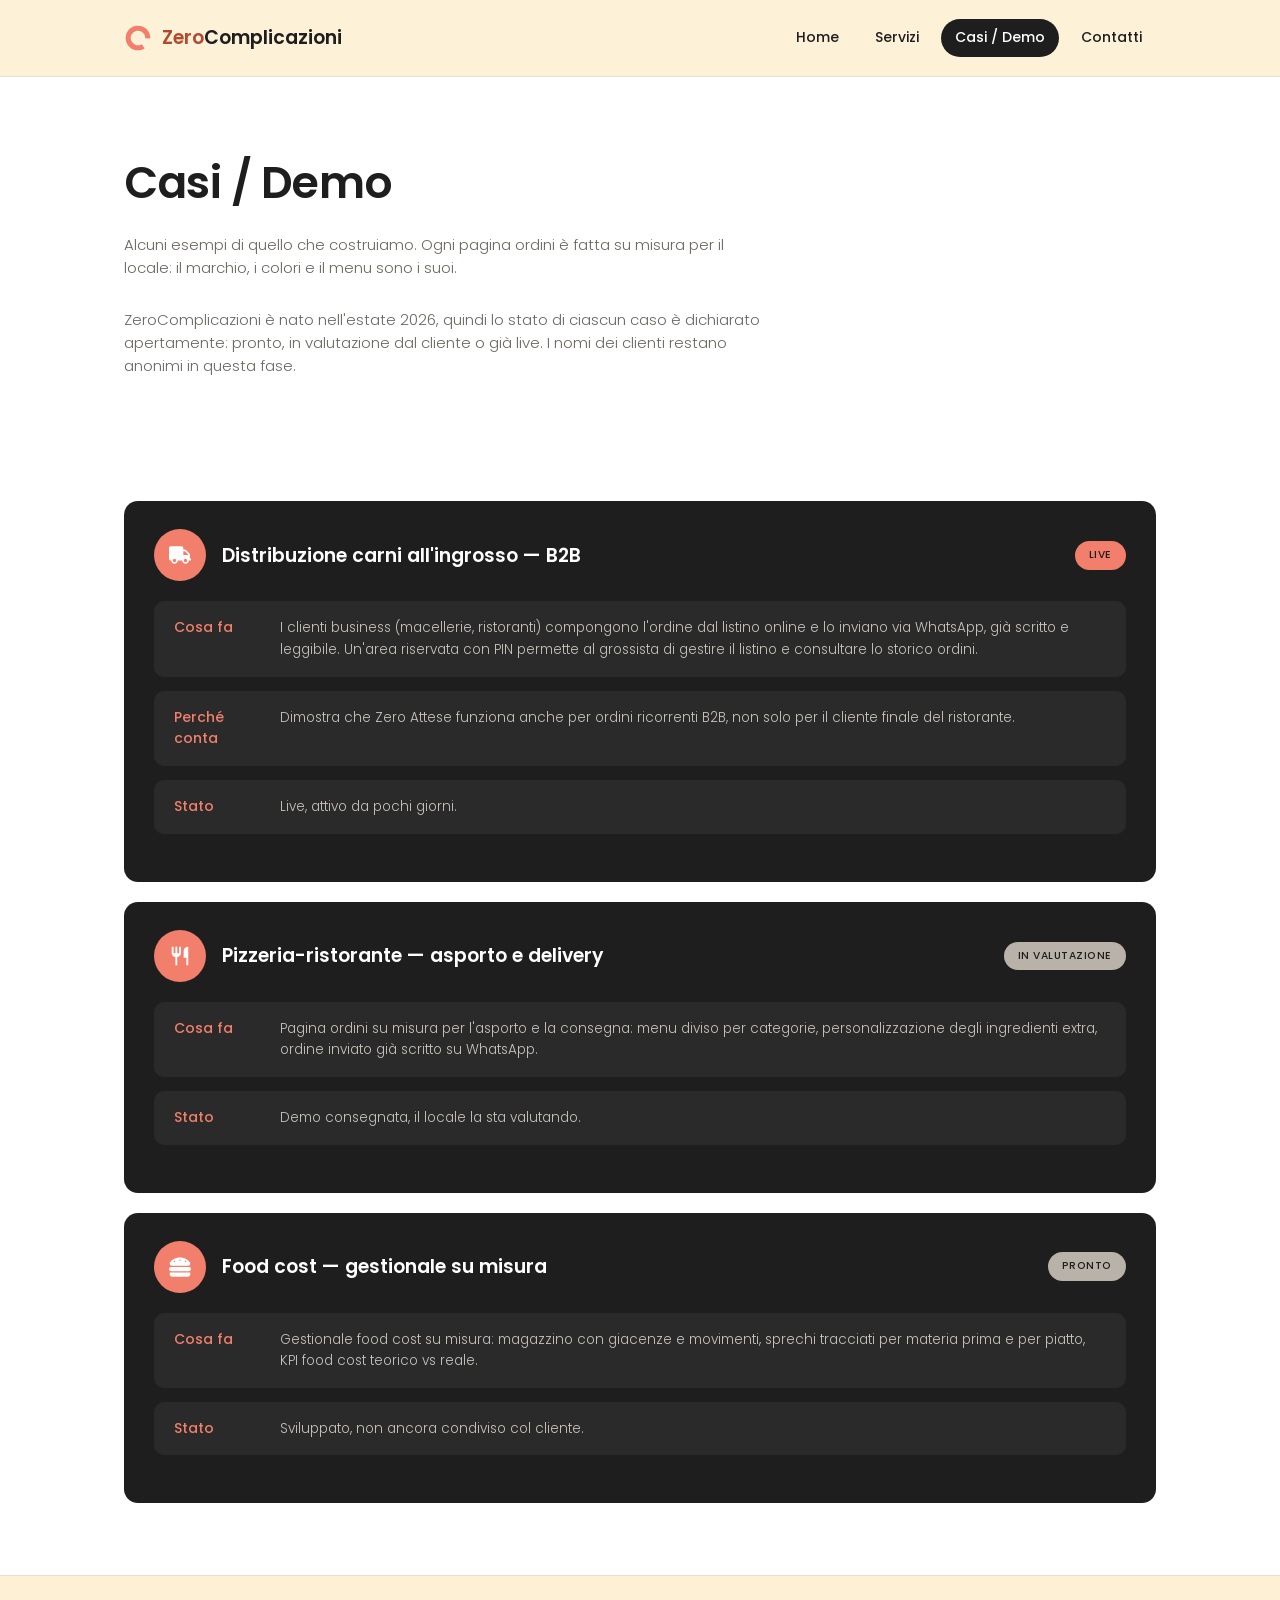
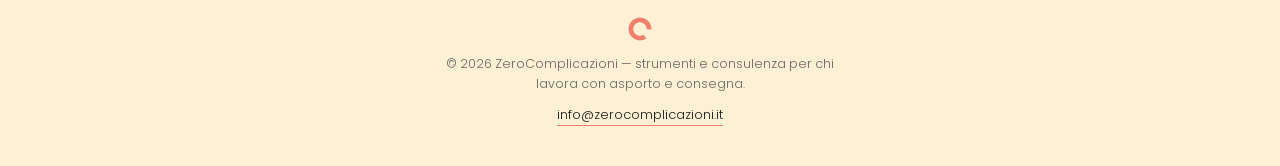
==== casi.html @ 6252b186 "Pubblicazione Sito" ====
<!DOCTYPE html>
<html lang="it">
<head>
<meta charset="UTF-8">
<meta name="viewport" content="width=device-width, initial-scale=1.0">
<title>Casi / Demo — ZeroComplicazioni</title>
<meta name="description" content="Alcuni esempi di quello che costruiamo: ordini online, food cost. Stato dichiarato apertamente — live, demo o in test.">
<meta name="robots" content="noindex">
<link rel="icon" href="favicon.ico" sizes="any">
<link rel="preconnect" href="https://fonts.googleapis.com">
<link rel="preconnect" href="https://fonts.gstatic.com" crossorigin>
<link href="https://fonts.googleapis.com/css2?family=Poppins:wght@300;500;600&display=swap" rel="stylesheet">
<link rel="stylesheet" href="style.css">
</head>
<body>

<header class="site-header">
  <div class="wrap header-inner">
    <a href="index.html" class="wordmark" aria-label="ZeroComplicazioni, home">
      <span class="mark"><svg viewBox="0 0 100 100" xmlns="http://www.w3.org/2000/svg" role="img" aria-label="ZeroComplicazioni"><path d="M 73.641 87.109 A 44 44 0 1 1 93.958 51.919 L 75.975 51.134 A 26 26 0 1 0 63.970 71.928 Z" fill="currentColor"/></svg></span>
      <span class="word"><span class="zero">Zero</span>Complicazioni</span>
    </a>
    <input type="checkbox" id="nav-toggle" class="nav-toggle">
    <label for="nav-toggle" class="nav-burger" aria-label="Apri il menu">
      <span></span><span></span><span></span>
    </label>
    <nav class="site-nav">
      <a href="index.html">Home</a>
      <a href="servizi.html">Servizi</a>
      <a href="casi.html" class="active">Casi / Demo</a>
      <a href="contatti.html">Contatti</a>
    </nav>
  </div>
</header>
<main>

  <section class="section page-head">
    <div class="wrap">
      <h1>Casi / Demo</h1>
      <p class="section-body">Alcuni esempi di quello che costruiamo. Ogni pagina ordini è fatta su misura per il locale: il marchio, i colori e il menu sono i suoi.</p>
      <p class="section-body">ZeroComplicazioni è nato nell'estate 2026, quindi lo stato di ciascun caso è dichiarato apertamente: pronto, in valutazione dal cliente o già live. I nomi dei clienti restano anonimi in questa fase.</p>
    </div>
  </section>

  <section class="section">
    <div class="wrap case-grid">
      
      <article class="case-card">
        <div class="case-card-head">
          <span class="badge-icon"><svg class="icon" stroke="currentColor" fill="currentColor" stroke-width="0" viewBox="0 0 640 512"   height="512" width="512" xmlns="http://www.w3.org/2000/svg"><path d="M624 352h-16V243.9c0-12.7-5.1-24.9-14.1-33.9L494 110.1c-9-9-21.2-14.1-33.9-14.1H416V48c0-26.5-21.5-48-48-48H48C21.5 0 0 21.5 0 48v320c0 26.5 21.5 48 48 48h16c0 53 43 96 96 96s96-43 96-96h128c0 53 43 96 96 96s96-43 96-96h48c8.8 0 16-7.2 16-16v-32c0-8.8-7.2-16-16-16zM160 464c-26.5 0-48-21.5-48-48s21.5-48 48-48 48 21.5 48 48-21.5 48-48 48zm320 0c-26.5 0-48-21.5-48-48s21.5-48 48-48 48 21.5 48 48-21.5 48-48 48zm80-208H416V144h44.1l99.9 99.9V256z"></path></svg></span>
          <h3>Distribuzione carni all'ingrosso — B2B</h3>
          <span class="status-badge status-live">LIVE</span>
        </div>
        <div class="detail-rows">
          <div class="detail-row detail-row-plain"><p class="detail-label">Cosa fa</p><p class="detail-text">I clienti business (macellerie, ristoranti) compongono l'ordine dal listino online e lo inviano via WhatsApp, già scritto e leggibile. Un'area riservata con PIN permette al grossista di gestire il listino e consultare lo storico ordini.</p></div><div class="detail-row detail-row-plain"><p class="detail-label">Perché conta</p><p class="detail-text">Dimostra che Zero Attese funziona anche per ordini ricorrenti B2B, non solo per il cliente finale del ristorante.</p></div><div class="detail-row detail-row-plain"><p class="detail-label">Stato</p><p class="detail-text">Live, attivo da pochi giorni.</p></div>
        </div>
      </article>
      
      <article class="case-card">
        <div class="case-card-head">
          <span class="badge-icon"><svg class="icon" stroke="currentColor" fill="currentColor" stroke-width="0" viewBox="0 0 24 24"   height="512" width="512" xmlns="http://www.w3.org/2000/svg"><path fill="none" d="M0 0h24v24H0V0z"></path><path d="M16 6v8h3v8h2V2c-2.76 0-5 2.24-5 4zm-5 3H9V2H7v7H5V2H3v7c0 2.21 1.79 4 4 4v9h2v-9c2.21 0 4-1.79 4-4V2h-2v7z"></path></svg></span>
          <h3>Pizzeria-ristorante — asporto e delivery</h3>
          <span class="status-badge status-neutral">IN VALUTAZIONE</span>
        </div>
        <div class="detail-rows">
          <div class="detail-row detail-row-plain"><p class="detail-label">Cosa fa</p><p class="detail-text">Pagina ordini su misura per l'asporto e la consegna: menu diviso per categorie, personalizzazione degli ingredienti extra, ordine inviato già scritto su WhatsApp.</p></div><div class="detail-row detail-row-plain"><p class="detail-label">Stato</p><p class="detail-text">Demo consegnata, il locale la sta valutando.</p></div>
        </div>
      </article>
      
      <article class="case-card">
        <div class="case-card-head">
          <span class="badge-icon"><svg class="icon" stroke="currentColor" fill="currentColor" stroke-width="0" viewBox="0 0 512 512"   height="512" width="512" xmlns="http://www.w3.org/2000/svg"><path d="M464 256H48a48 48 0 0 0 0 96h416a48 48 0 0 0 0-96zm16 128H32a16 16 0 0 0-16 16v16a64 64 0 0 0 64 64h352a64 64 0 0 0 64-64v-16a16 16 0 0 0-16-16zM58.64 224h394.72c34.57 0 54.62-43.9 34.82-75.88C448 83.2 359.55 32.1 256 32c-103.54.1-192 51.2-232.18 116.11C4 180.09 24.07 224 58.64 224zM384 112a16 16 0 1 1-16 16 16 16 0 0 1 16-16zM256 80a16 16 0 1 1-16 16 16 16 0 0 1 16-16zm-128 32a16 16 0 1 1-16 16 16 16 0 0 1 16-16z"></path></svg></span>
          <h3>Food cost — gestionale su misura</h3>
          <span class="status-badge status-neutral">PRONTO</span>
        </div>
        <div class="detail-rows">
          <div class="detail-row detail-row-plain"><p class="detail-label">Cosa fa</p><p class="detail-text">Gestionale food cost su misura: magazzino con giacenze e movimenti, sprechi tracciati per materia prima e per piatto, KPI food cost teorico vs reale.</p></div><div class="detail-row detail-row-plain"><p class="detail-label">Stato</p><p class="detail-text">Sviluppato, non ancora condiviso col cliente.</p></div>
        </div>
      </article>
    </div>
  </section>

</main>

<footer class="site-footer">
  <div class="wrap footer-inner">
    <div class="footer-mark"><svg viewBox="0 0 100 100" xmlns="http://www.w3.org/2000/svg" role="img" aria-label="ZeroComplicazioni"><path d="M 73.641 87.109 A 44 44 0 1 1 93.958 51.919 L 75.975 51.134 A 26 26 0 1 0 63.970 71.928 Z" fill="currentColor"/></svg></div>
    <p class="footer-text">© 2026 ZeroComplicazioni — strumenti e consulenza per chi lavora con asporto e consegna.</p>
    <a class="footer-email" href="mailto:info@zerocomplicazioni.it">info@zerocomplicazioni.it</a>
  </div>
</footer>
</body>
</html>
---- style.css ----
:root {
  --coral: #F27F6B;
  --terracotta: #B14A2E; /* testo corallo su sfondo chiaro (WCAG AA) — icone/bottoni/badge restano --coral */
  --ink: #1E1E1E;
  --card: #2A2A2A;
  --cream: #FDF0D4;
  --white: #FFFFFF;
  --muted: #6B6660;
  --muted-dark: #C9C4BC;
  --border: #E8DFCF;
  --neutral-badge: #B9B2A8;
}

* { box-sizing: border-box; }
html { scroll-behavior: smooth; }
body {
  margin: 0;
  font-family: "Poppins", -apple-system, BlinkMacSystemFont, "Segoe UI", sans-serif;
  font-weight: 300;
  color: var(--ink);
  background: var(--white);
  line-height: 1.55;
}
a { color: inherit; }
h1, h2, h3 { font-weight: 600; margin: 0; }
p { margin: 0; }
.wrap { max-width: 1080px; margin: 0 auto; padding: 0 24px; }
.icon { width: 22px; height: 22px; display: block; }

/* ---------- Header ---------- */
.site-header {
  position: sticky; top: 0; z-index: 10;
  background: rgba(253, 240, 212, 0.92);
  backdrop-filter: blur(6px);
  border-bottom: 1px solid var(--border);
}
.header-inner { display: flex; align-items: center; justify-content: space-between; height: 76px; }
.wordmark { display: flex; align-items: center; gap: 10px; text-decoration: none; }
.wordmark .mark { width: 28px; height: 28px; color: var(--coral); }
.wordmark .mark svg { width: 100%; height: 100%; }
.wordmark .word { font-size: 19px; font-weight: 600; color: var(--ink); }
.wordmark .zero { color: var(--terracotta); }
.site-nav { display: flex; gap: 8px; }
.site-nav a {
  text-decoration: none; color: var(--ink); font-size: 14px; font-weight: 500;
  padding: 8px 14px; border-radius: 999px; transition: background 0.15s;
}
.site-nav a:hover { background: rgba(30,30,30,0.06); }
.site-nav a.active { background: var(--ink); color: var(--white); }
.nav-toggle { display: none; }
.nav-burger { display: none; }

@media (max-width: 720px) {
  .site-nav {
    position: absolute; top: 76px; left: 0; right: 0;
    background: var(--cream); border-bottom: 1px solid var(--border);
    flex-direction: column; padding: 8px 24px 16px;
    display: none;
  }
  .site-nav a { padding: 12px 4px; }
  .nav-burger {
    display: flex; flex-direction: column; gap: 5px; cursor: pointer;
    width: 32px; height: 32px; align-items: center; justify-content: center;
  }
  .nav-burger span { width: 22px; height: 2px; background: var(--ink); display: block; }
  .nav-toggle:checked ~ .site-nav { display: flex; }
}

/* ---------- Hero ---------- */
.hero { background: var(--cream); padding: 88px 0 72px; text-align: center; }
.hero-inner { max-width: 640px; margin: 0 auto; }
.hero-mark { width: 64px; height: 64px; margin: 0 auto 28px; color: var(--coral); }
.hero-mark svg { width: 100%; height: 100%; }
.hero-mark-sm { width: 52px; height: 52px; margin-bottom: 20px; }
h1 { font-size: clamp(32px, 6vw, 44px); letter-spacing: -0.01em; margin-bottom: 18px; }
.zero { color: var(--terracotta); }
.claim { font-size: 19px; font-weight: 500; margin-bottom: 16px; }
.lead { font-size: 15px; font-weight: 300; color: var(--muted); margin-bottom: 32px; }
.cta-row { display: flex; gap: 14px; justify-content: center; flex-wrap: wrap; }

.btn {
  display: inline-block; text-decoration: none; font-weight: 500; font-size: 14.5px;
  padding: 13px 26px; border-radius: 999px; transition: opacity 0.15s;
}
.btn:hover { opacity: 0.85; }
.btn-primary { background: var(--coral); color: var(--ink); }
.btn-ghost { background: transparent; color: var(--ink); border: 1.5px solid var(--ink); }

/* ---------- Sections ---------- */
.section { padding: 72px 0; }
.section-dark { background: var(--ink); color: var(--white); }
.section-cream { background: var(--cream); }
.section-title { font-size: 28px; margin-bottom: 14px; }
.section-title-dark { font-size: 28px; margin-bottom: 14px; color: var(--white); }
.section-body { font-size: 15px; color: var(--muted); max-width: 640px; margin-bottom: 28px; }
.section-body-dark { font-size: 15px; color: var(--muted-dark); max-width: 640px; margin: 0 auto 28px; }
.page-head { padding-bottom: 24px; }
.page-head h1 { margin-bottom: 16px; }

/* ---------- Stat grid (credenziale) ---------- */
.stat-grid { display: grid; grid-template-columns: repeat(2, 1fr); gap: 20px; max-width: 640px; margin-bottom: 28px; }
.stat-card { background: var(--card); border-radius: 14px; padding: 26px; }
.stat-icon { width: 26px; height: 26px; color: var(--coral); margin-bottom: 14px; }
.stat-num { font-size: 44px; font-weight: 600; color: var(--coral); line-height: 1; margin-bottom: 10px; }
.stat-label { font-size: 13.5px; color: var(--muted-dark); font-weight: 500; }
@media (max-width: 560px) { .stat-grid { grid-template-columns: 1fr; } }

/* ---------- Card grid (servizi overview) ---------- */
.card-grid { display: grid; grid-template-columns: repeat(3, 1fr); gap: 20px; }
.service-card {
  display: block; background: var(--white); border: 1px solid var(--border); border-radius: 14px;
  padding: 26px; text-decoration: none; color: var(--ink); transition: box-shadow 0.15s, transform 0.15s;
}
.service-card:hover { box-shadow: 0 8px 24px rgba(30,30,30,0.08); transform: translateY(-2px); }
.service-card h3 { font-size: 17px; margin-bottom: 4px; }
.service-card p { font-size: 13.5px; color: var(--muted); }
.service-card .eyebrow { margin-bottom: 10px; }
@media (max-width: 780px) { .card-grid { grid-template-columns: 1fr; } }

.badge-icon {
  display: inline-flex; align-items: center; justify-content: center;
  width: 52px; height: 52px; border-radius: 50%; background: var(--coral);
  color: var(--white); margin-bottom: 16px;
}
.badge-icon-dark { background: var(--ink); flex-shrink: 0; margin-bottom: 0; }
.badge-icon-lg { width: 60px; height: 60px; background: var(--card); }
.badge-icon-lg .icon { width: 26px; height: 26px; }

.eyebrow { font-size: 11px; font-weight: 500; color: var(--muted); text-transform: uppercase; letter-spacing: 0.08em; }

/* ---------- Service detail blocks ---------- */
.service-detail { padding: 40px 0; border-bottom: 1px solid var(--border); }
.service-detail:last-child { border-bottom: none; }
.service-detail-head { display: flex; align-items: center; gap: 16px; margin-bottom: 24px; }
.service-detail-head h3 { font-size: 22px; margin-bottom: 4px; }
.detail-rows { display: flex; flex-direction: column; gap: 14px; margin-bottom: 20px; }
.detail-row {
  display: flex; gap: 16px; align-items: flex-start; background: var(--cream);
  border-radius: 10px; padding: 16px 20px;
}
.detail-row-plain { background: var(--card); }
.detail-row-plain .detail-label { color: var(--coral); flex: 0 0 90px; margin-bottom: 0; }
.detail-row-plain .detail-text { color: var(--muted-dark); flex: 1; }
@media (max-width: 560px) {
  .detail-row-plain { flex-direction: column; gap: 6px; }
  .detail-row-plain .detail-label { flex: none; }
}
.detail-icon {
  flex-shrink: 0; width: 26px; height: 26px; border-radius: 50%; display: flex;
  align-items: center; justify-content: center; font-size: 13px; font-weight: 600; margin-top: 2px;
}
.detail-icon-ok { background: #FBE4DE; color: var(--coral); }
.detail-icon-no { background: #EDEAE5; color: var(--muted); }
.detail-label { font-size: 14px; font-weight: 500; margin-bottom: 4px; }
.detail-text { font-size: 13.5px; color: var(--muted); line-height: 1.6; }
.service-cost { font-size: 14px; font-style: italic; font-weight: 500; color: var(--ink); margin-bottom: 6px; }
.service-example { font-size: 13.5px; color: var(--muted); }
.service-example a { color: var(--ink); border-bottom: 1.5px solid var(--coral); text-decoration: none; }

/* ---------- Status badges ---------- */
.status-badge {
  display: inline-block; font-size: 10.5px; font-weight: 500; letter-spacing: 0.05em;
  padding: 6px 14px; border-radius: 999px; color: var(--ink); flex-shrink: 0;
}
.status-live { background: var(--coral); }
.status-neutral { background: var(--neutral-badge); }
.legend-row { display: flex; align-items: center; gap: 22px; flex-wrap: wrap; margin-bottom: 28px; }
.legend-item { display: inline-flex; align-items: center; gap: 10px; }
.legend-text { font-size: 13px; color: var(--muted); }

/* ---------- Case grid ---------- */
.case-grid { display: flex; flex-direction: column; gap: 20px; }
.case-card { background: var(--ink); border-radius: 14px; padding: 28px 30px; color: var(--white); }
.case-card-head { display: flex; align-items: center; gap: 16px; margin-bottom: 20px; flex-wrap: wrap; }
.case-card-head h3 { font-size: 19px; flex: 1; min-width: 180px; }
.case-card .badge-icon { margin-bottom: 0; flex-shrink: 0; }
@media (max-width: 480px) {
  .case-card-head { gap: 12px; }
  .case-card-head h3 { flex-basis: 100%; order: 3; }
  .case-card-head .status-badge { margin-left: auto; }
}

/* ---------- Contatti ---------- */
.contatti-hero { text-align: center; padding: 96px 0; }
.contatti-inner { max-width: 560px; margin: 0 auto; display: flex; flex-direction: column; align-items: center; }
.contact-email { font-size: 18px; font-weight: 500; color: var(--coral); text-decoration: none; margin-top: 18px; }
.contact-email:hover { text-decoration: underline; }

/* ---------- Footer ---------- */
.site-footer { background: var(--cream); border-top: 1px solid var(--border); padding: 40px 0; }
.footer-inner { display: flex; flex-direction: column; align-items: center; gap: 12px; text-align: center; }
.footer-mark { width: 26px; height: 26px; color: var(--coral); }
.footer-mark svg { width: 100%; height: 100%; }
.footer-text { font-size: 12.5px; color: var(--muted); max-width: 420px; }
.footer-email { font-size: 13px; color: var(--ink); text-decoration: none; border-bottom: 1.5px solid var(--coral); }
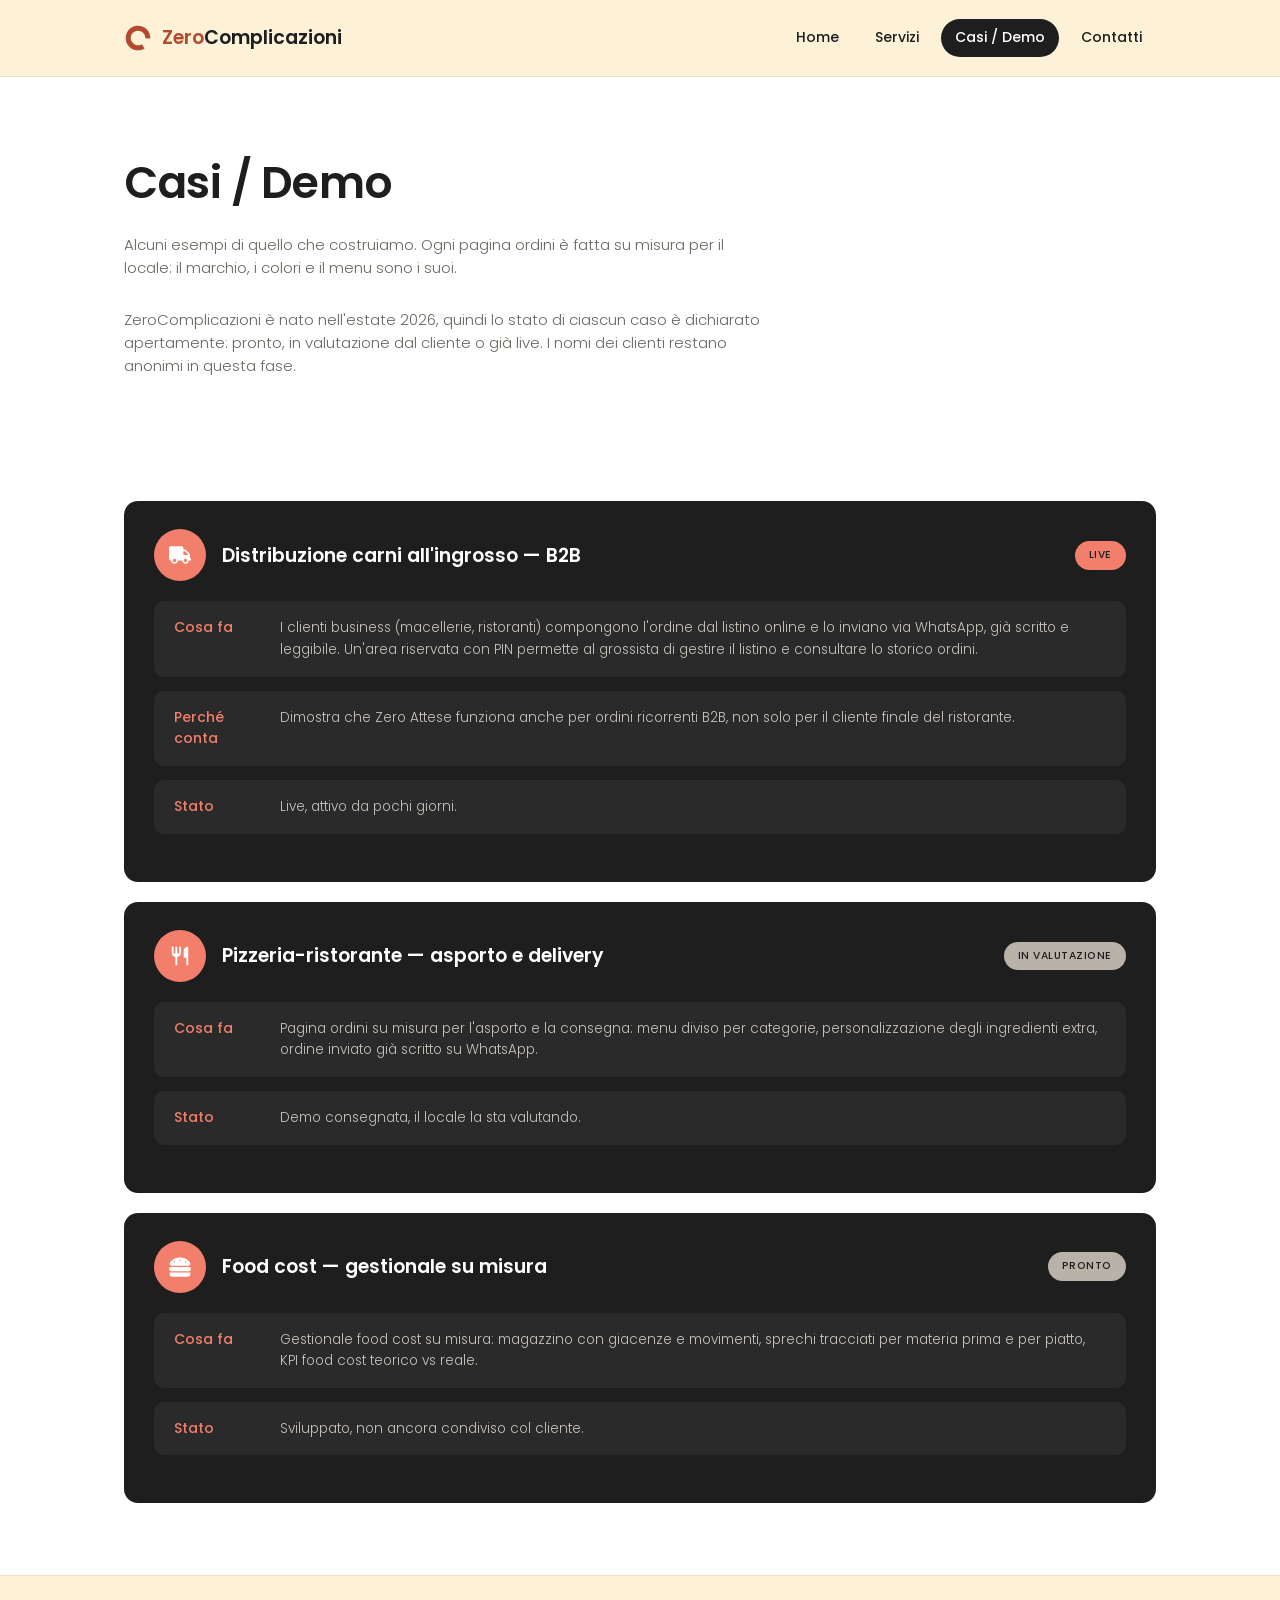
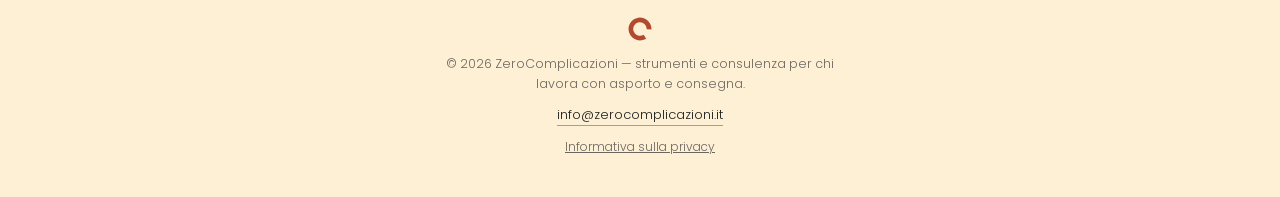
==== commit 7aed9117: "privacy" ====
--- a/casi.html
+++ b/casi.html
@@ -87,6 +87,7 @@
     <div class="footer-mark"><svg viewBox="0 0 100 100" xmlns="http://www.w3.org/2000/svg" role="img" aria-label="ZeroComplicazioni"><path d="M 73.641 87.109 A 44 44 0 1 1 93.958 51.919 L 75.975 51.134 A 26 26 0 1 0 63.970 71.928 Z" fill="currentColor"/></svg></div>
     <p class="footer-text">© 2026 ZeroComplicazioni — strumenti e consulenza per chi lavora con asporto e consegna.</p>
     <a class="footer-email" href="mailto:info@zerocomplicazioni.it">info@zerocomplicazioni.it</a>
+    <a class="footer-link" href="privacy.html">Informativa sulla privacy</a>
   </div>
 </footer>
 </body>
--- a/style.css
+++ b/style.css
@@ -1,6 +1,6 @@
 :root {
   --coral: #F27F6B;
-  --terracotta: #B14A2E; /* testo corallo su sfondo chiaro (WCAG AA) — icone/bottoni/badge restano --coral */
+  --terracotta: #B14A2E; /* testo corallo su sfondo chiaro (WCAG AA). Nel lockup simbolo+wordmark: mattone insieme su sfondo chiaro, corallo insieme su sfondo scuro — mai affiancati. Corallo isolato resta su bottoni/badge/superfici */
   --ink: #1E1E1E;
   --card: #2A2A2A;
   --cream: #FDF0D4;
@@ -36,7 +36,7 @@
 }
 .header-inner { display: flex; align-items: center; justify-content: space-between; height: 76px; }
 .wordmark { display: flex; align-items: center; gap: 10px; text-decoration: none; }
-.wordmark .mark { width: 28px; height: 28px; color: var(--coral); }
+.wordmark .mark { width: 28px; height: 28px; color: var(--terracotta); }
 .wordmark .mark svg { width: 100%; height: 100%; }
 .wordmark .word { font-size: 19px; font-weight: 600; color: var(--ink); }
 .wordmark .zero { color: var(--terracotta); }
@@ -69,7 +69,7 @@
 /* ---------- Hero ---------- */
 .hero { background: var(--cream); padding: 88px 0 72px; text-align: center; }
 .hero-inner { max-width: 640px; margin: 0 auto; }
-.hero-mark { width: 64px; height: 64px; margin: 0 auto 28px; color: var(--coral); }
+.hero-mark { width: 64px; height: 64px; margin: 0 auto 28px; color: var(--terracotta); }
 .hero-mark svg { width: 100%; height: 100%; }
 .hero-mark-sm { width: 52px; height: 52px; margin-bottom: 20px; }
 h1 { font-size: clamp(32px, 6vw, 44px); letter-spacing: -0.01em; margin-bottom: 18px; }
@@ -189,7 +189,19 @@
 /* ---------- Footer ---------- */
 .site-footer { background: var(--cream); border-top: 1px solid var(--border); padding: 40px 0; }
 .footer-inner { display: flex; flex-direction: column; align-items: center; gap: 12px; text-align: center; }
-.footer-mark { width: 26px; height: 26px; color: var(--coral); }
+.footer-mark { width: 26px; height: 26px; color: var(--terracotta); }
 .footer-mark svg { width: 100%; height: 100%; }
 .footer-text { font-size: 12.5px; color: var(--muted); max-width: 420px; }
 .footer-email { font-size: 13px; color: var(--ink); text-decoration: none; border-bottom: 1.5px solid var(--coral); }
+.footer-link { font-size: 12px; color: var(--muted); text-decoration: underline; }
+.footer-link:hover { color: var(--ink); }
+
+/* ---------- Legal (privacy) ---------- */
+.legal-content { max-width: 720px; }
+.legal-content h2 { font-size: 18px; margin: 40px 0 14px; }
+.legal-content h2:first-child { margin-top: 0; }
+.legal-content p { font-size: 14.5px; color: var(--ink); line-height: 1.7; margin-bottom: 14px; }
+.legal-content ul { margin: 0 0 14px; padding-left: 20px; }
+.legal-content li { font-size: 14.5px; color: var(--ink); line-height: 1.7; margin-bottom: 10px; }
+.legal-content a { color: var(--terracotta); text-decoration: underline; }
+.legal-updated { font-size: 13px; color: var(--muted); }
